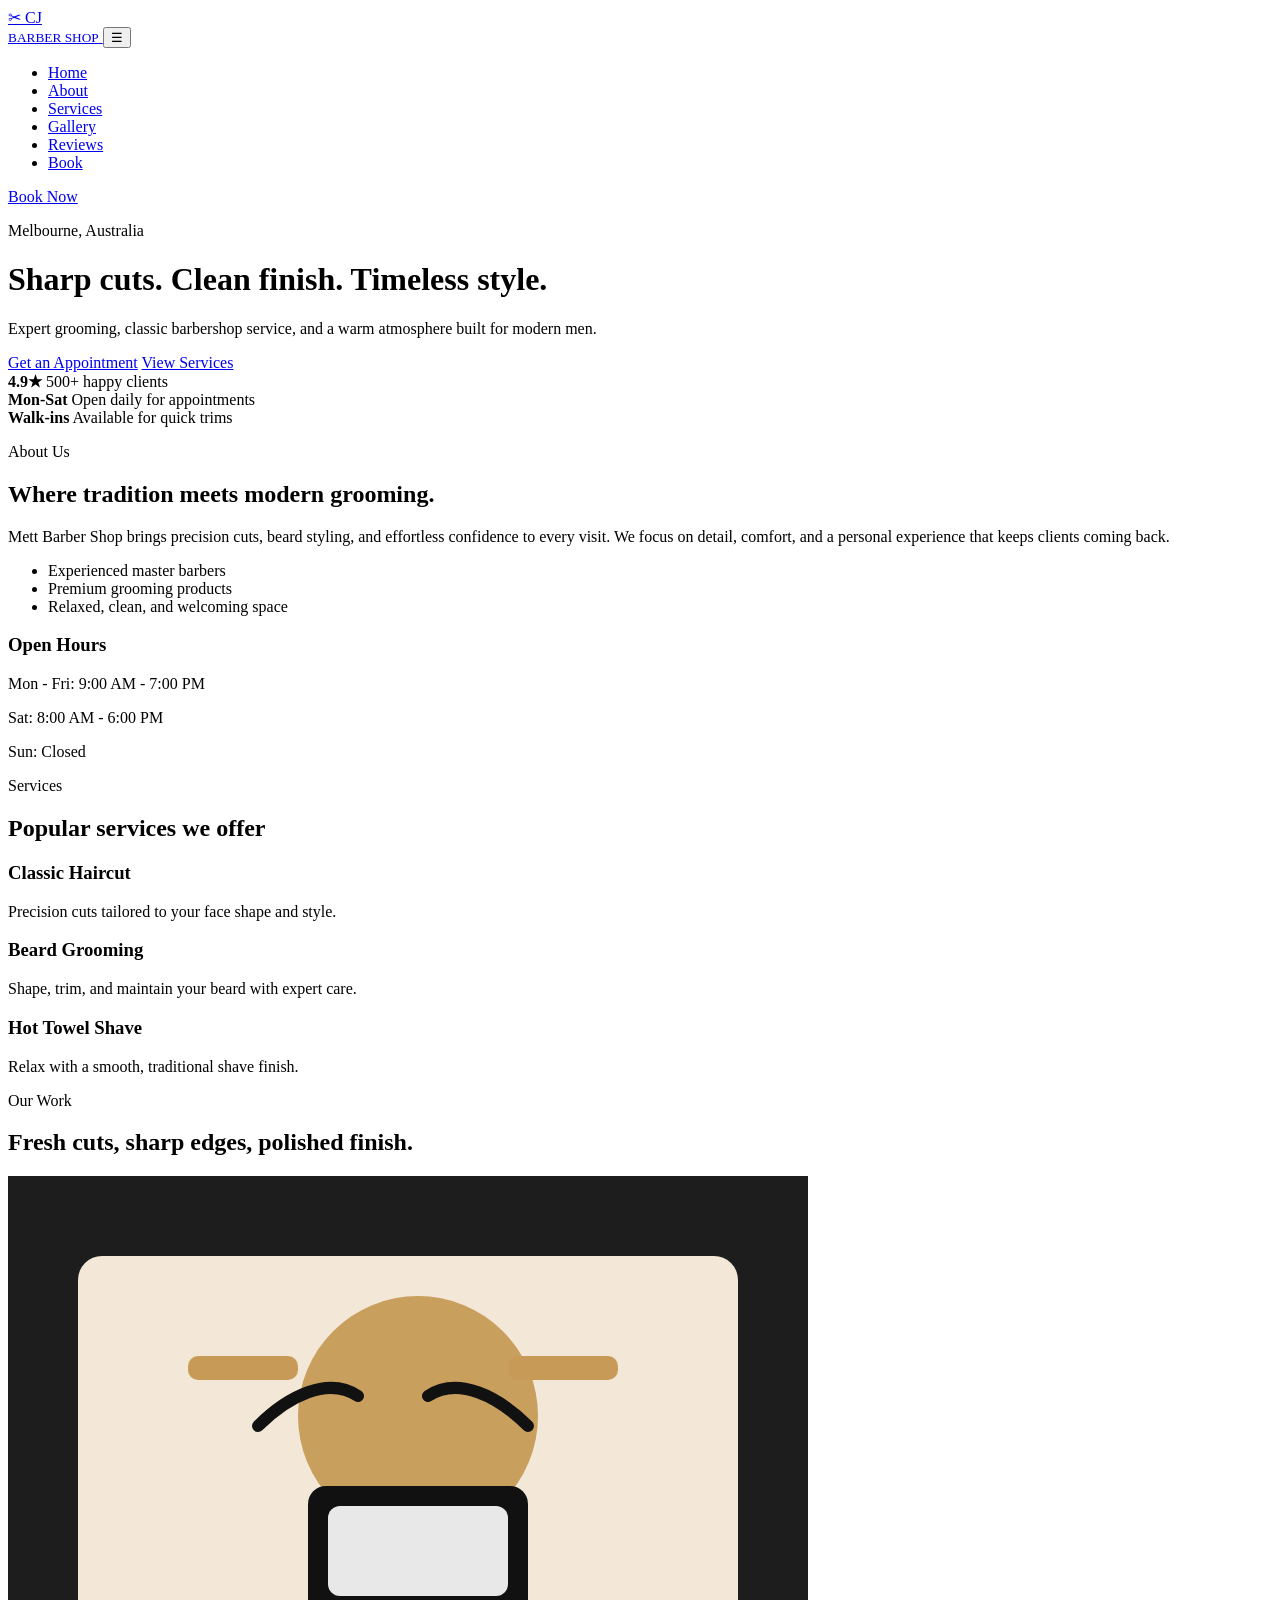
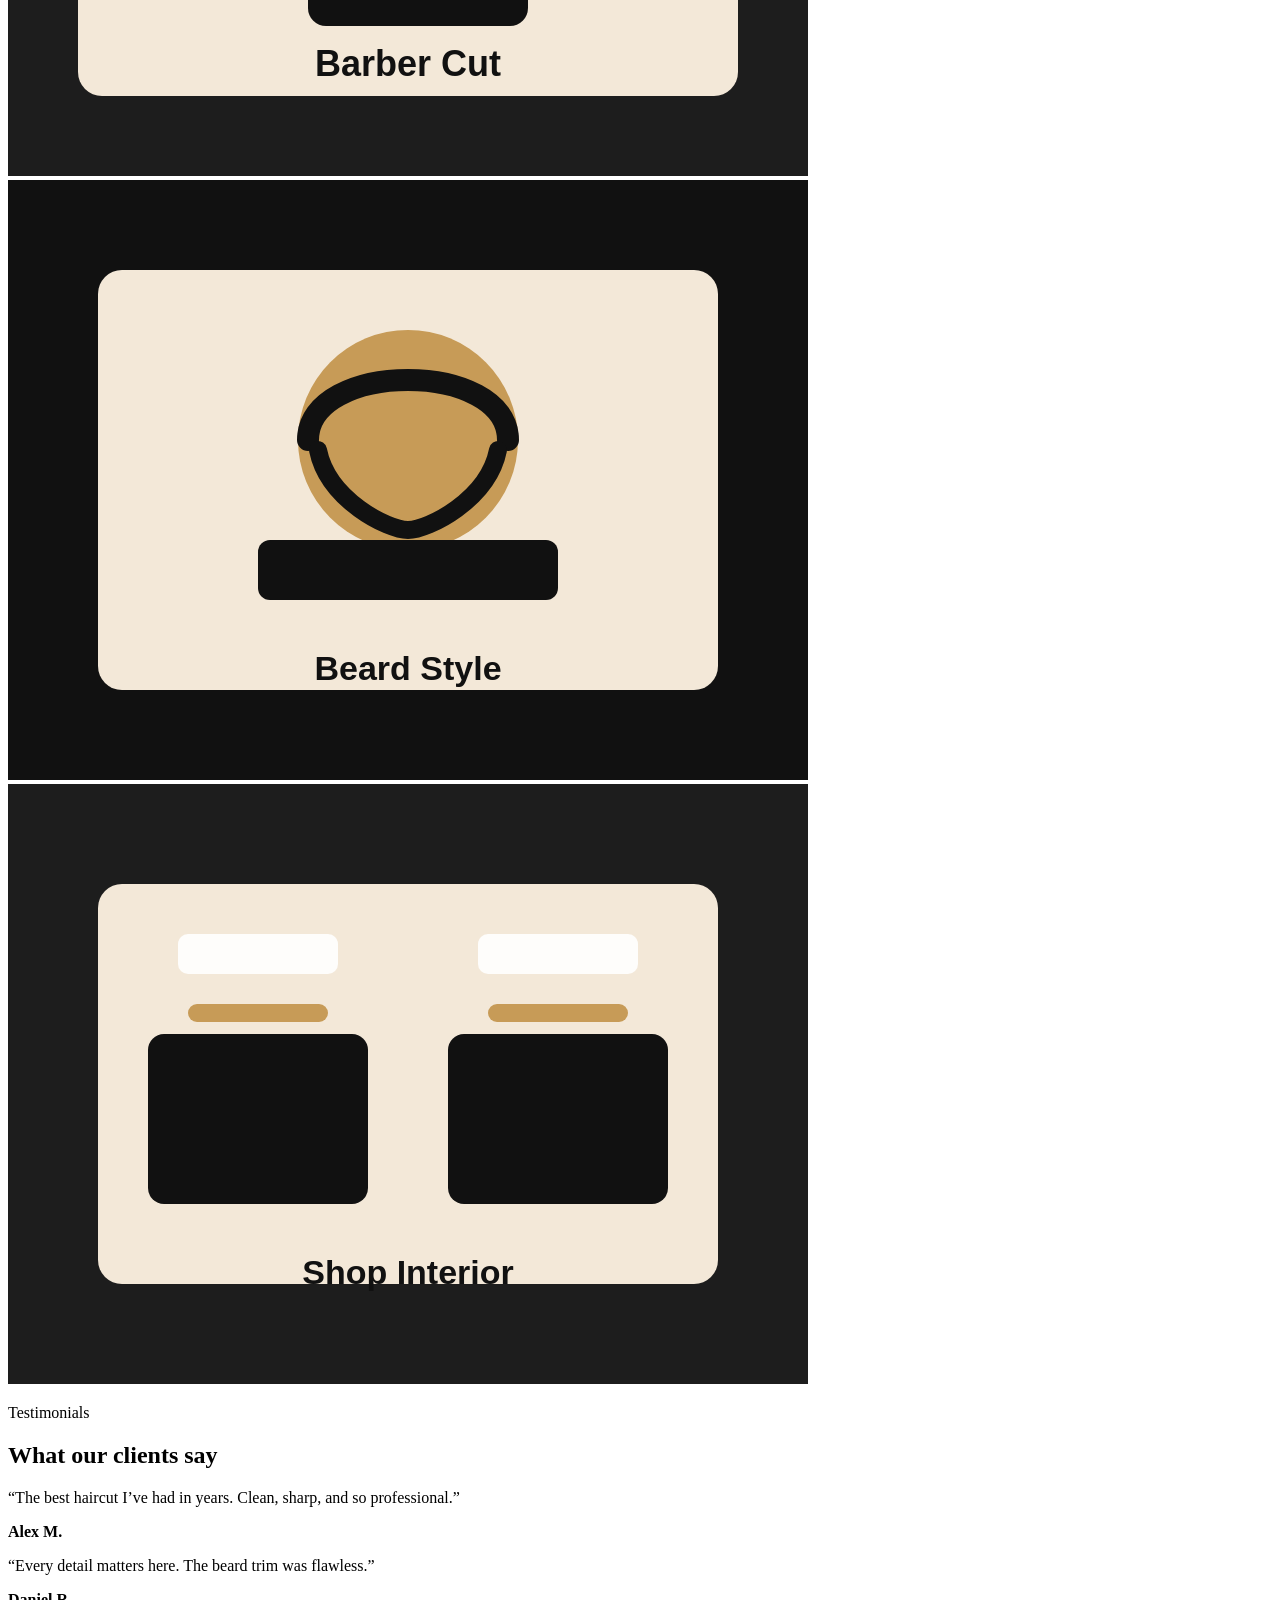
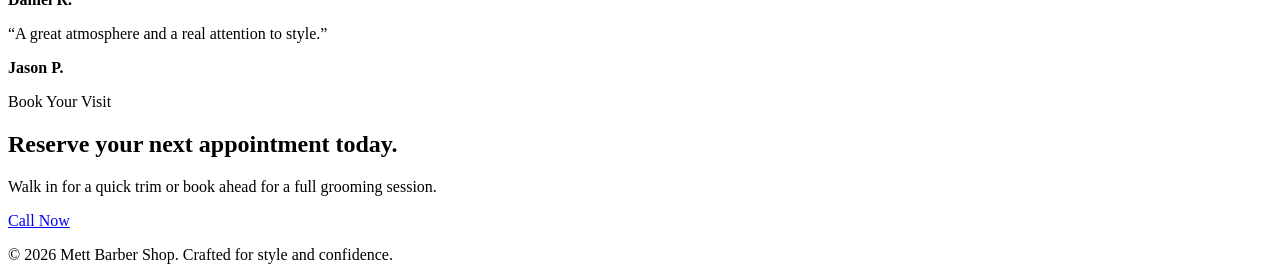
==== index.html @ fd9d640a "Initial website upload" ====
<!DOCTYPE html>
<html lang="en">
  <head>
    <meta charset="UTF-8" />
    <meta name="viewport" content="width=device-width, initial-scale=1.0" />
    <title>Mett Barber Shop</title>
    <link rel="preconnect" href="https://fonts.googleapis.com" />
    <link rel="preconnect" href="https://fonts.gstatic.com" crossorigin />
    <link
      href="https://fonts.googleapis.com/css2?family=Poppins:wght@400;500;600;700&display=swap"
      rel="stylesheet"
    />
    <link rel="stylesheet" href="home1.css" />
  </head>
  <body>
    <header class="hero" id="home">
      <nav class="navbar">
        <a href="#home" class="logo">
          <span class="logo-icon">✂</span>
          <span class="logo-text">CJ<br /><small>BARBER SHOP</small></span>
        </a>

        <button class="menu-toggle" aria-label="Open menu">☰</button>

        <ul class="nav-links" id="navLinks">
          <li><a href="#home">Home</a></li>
          <li><a href="#about">About</a></li>
          <li><a href="#services">Services</a></li>
          <li><a href="#gallery">Gallery</a></li>
          <li><a href="#testimonials">Reviews</a></li>
          <li><a href="#book">Book</a></li>
        </ul>

        <a href="#book" class="btn btn-primary nav-cta">Book Now</a>
      </nav>

      <div class="hero-content">
        <p class="hero-location">Melbourne, Australia</p>
        <h1>Sharp cuts. Clean finish. Timeless style.</h1>
        <p class="hero-subtext">
          Expert grooming, classic barbershop service, and a warm atmosphere
          built for modern men.
        </p>
        <div class="hero-actions">
          <a href="#book" class="btn btn-primary">Get an Appointment</a>
          <a href="#services" class="btn btn-secondary">View Services</a>
        </div>
        <div class="hero-badges">
          <div class="badge">
            <strong>4.9★</strong>
            <span>500+ happy clients</span>
          </div>
          <div class="badge">
            <strong>Mon-Sat</strong>
            <span>Open daily for appointments</span>
          </div>
          <div class="badge">
            <strong>Walk-ins</strong>
            <span>Available for quick trims</span>
          </div>
        </div>
      </div>
    </header>

    <main>
      <section class="section about reveal" id="about">
        <div class="section-content about-grid">
          <div class="about-text">
            <p class="section-label">About Us</p>
            <h2>Where tradition meets modern grooming.</h2>
            <p>
              Mett Barber Shop brings precision cuts, beard styling, and
              effortless confidence to every visit. We focus on detail, comfort,
              and a personal experience that keeps clients coming back.
            </p>
            <ul class="check-list">
              <li>Experienced master barbers</li>
              <li>Premium grooming products</li>
              <li>Relaxed, clean, and welcoming space</li>
            </ul>
          </div>
          <div class="about-card">
            <h3>Open Hours</h3>
            <p>Mon - Fri: 9:00 AM - 7:00 PM</p>
            <p>Sat: 8:00 AM - 6:00 PM</p>
            <p>Sun: Closed</p>
          </div>
        </div>
      </section>

      <section class="section services reveal" id="services">
        <div class="section-content">
          <p class="section-label">Services</p>
          <h2>Popular services we offer</h2>
          <div class="service-grid">
            <article class="service-card">
              <h3>Classic Haircut</h3>
              <p>Precision cuts tailored to your face shape and style.</p>
            </article>
            <article class="service-card">
              <h3>Beard Grooming</h3>
              <p>Shape, trim, and maintain your beard with expert care.</p>
            </article>
            <article class="service-card">
              <h3>Hot Towel Shave</h3>
              <p>Relax with a smooth, traditional shave finish.</p>
            </article>
          </div>
        </div>
      </section>

      <section class="section gallery reveal" id="gallery">
        <div class="section-content">
          <p class="section-label">Our Work</p>
          <h2>Fresh cuts, sharp edges, polished finish.</h2>
          <div class="gallery-grid">
            <div class="gallery-card">
              <img src="images/barber-cut.svg" alt="Barber styling hair" />
            </div>
            <div class="gallery-card">
              <img src="images/beard-style.svg" alt="Beard grooming" />
            </div>
            <div class="gallery-card">
              <img src="images/shop-interior.svg" alt="Barbershop interior" />
            </div>
          </div>
        </div>
      </section>

      <section class="section testimonials reveal" id="testimonials">
        <div class="section-content">
          <p class="section-label">Testimonials</p>
          <h2>What our clients say</h2>
          <div class="testimonial-grid">
            <article class="testimonial-card">
              <p>“The best haircut I’ve had in years. Clean, sharp, and so professional.”</p>
              <strong>Alex M.</strong>
            </article>
            <article class="testimonial-card">
              <p>“Every detail matters here. The beard trim was flawless.”</p>
              <strong>Daniel R.</strong>
            </article>
            <article class="testimonial-card">
              <p>“A great atmosphere and a real attention to style.”</p>
              <strong>Jason P.</strong>
            </article>
          </div>
        </div>
      </section>

      <section class="section booking reveal" id="book">
        <div class="section-content booking-box">
          <div>
            <p class="section-label">Book Your Visit</p>
            <h2>Reserve your next appointment today.</h2>
            <p>
              Walk in for a quick trim or book ahead for a full grooming session.
            </p>
          </div>
          <a href="tel:+61398765432" class="btn btn-primary">Call Now</a>
        </div>
      </section>
    </main>

    <footer class="footer">
      <p>© 2026 Mett Barber Shop. Crafted for style and confidence.</p>
    </footer>

    <script>
      const navbar = document.querySelector('.navbar');
      const menuToggle = document.querySelector('.menu-toggle');
      const navLinks = document.querySelector('.nav-links');

      window.addEventListener('scroll', () => {
        navbar.classList.toggle('sticky', window.scrollY > 20);
      });

      menuToggle.addEventListener('click', () => {
        navLinks.classList.toggle('show');
      });

      const revealItems = document.querySelectorAll('.reveal');
      const observer = new IntersectionObserver((entries) => {
        entries.forEach((entry) => {
          if (entry.isIntersecting) {
            entry.target.classList.add('visible');
          }
        });
      }, { threshold: 0.15 });

      revealItems.forEach((item) => observer.observe(item));
    </script>
  </body>
</html>
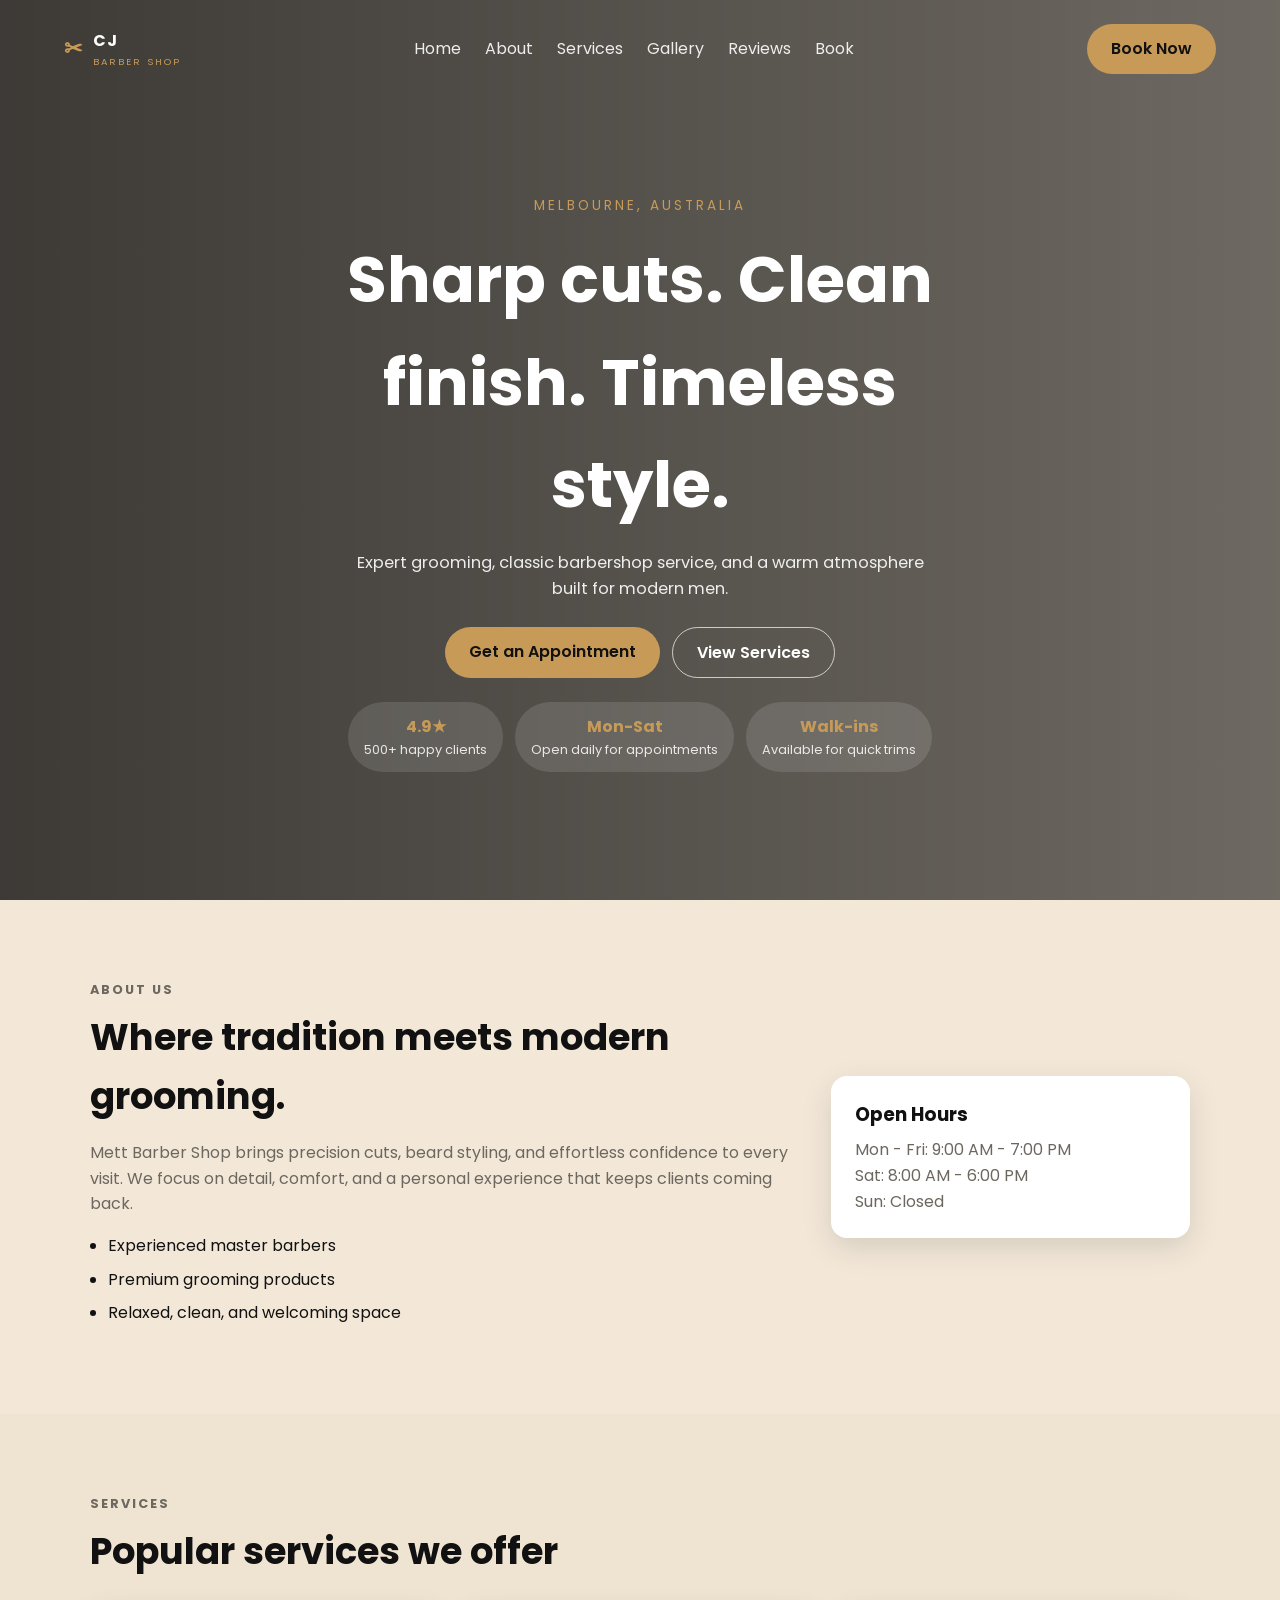
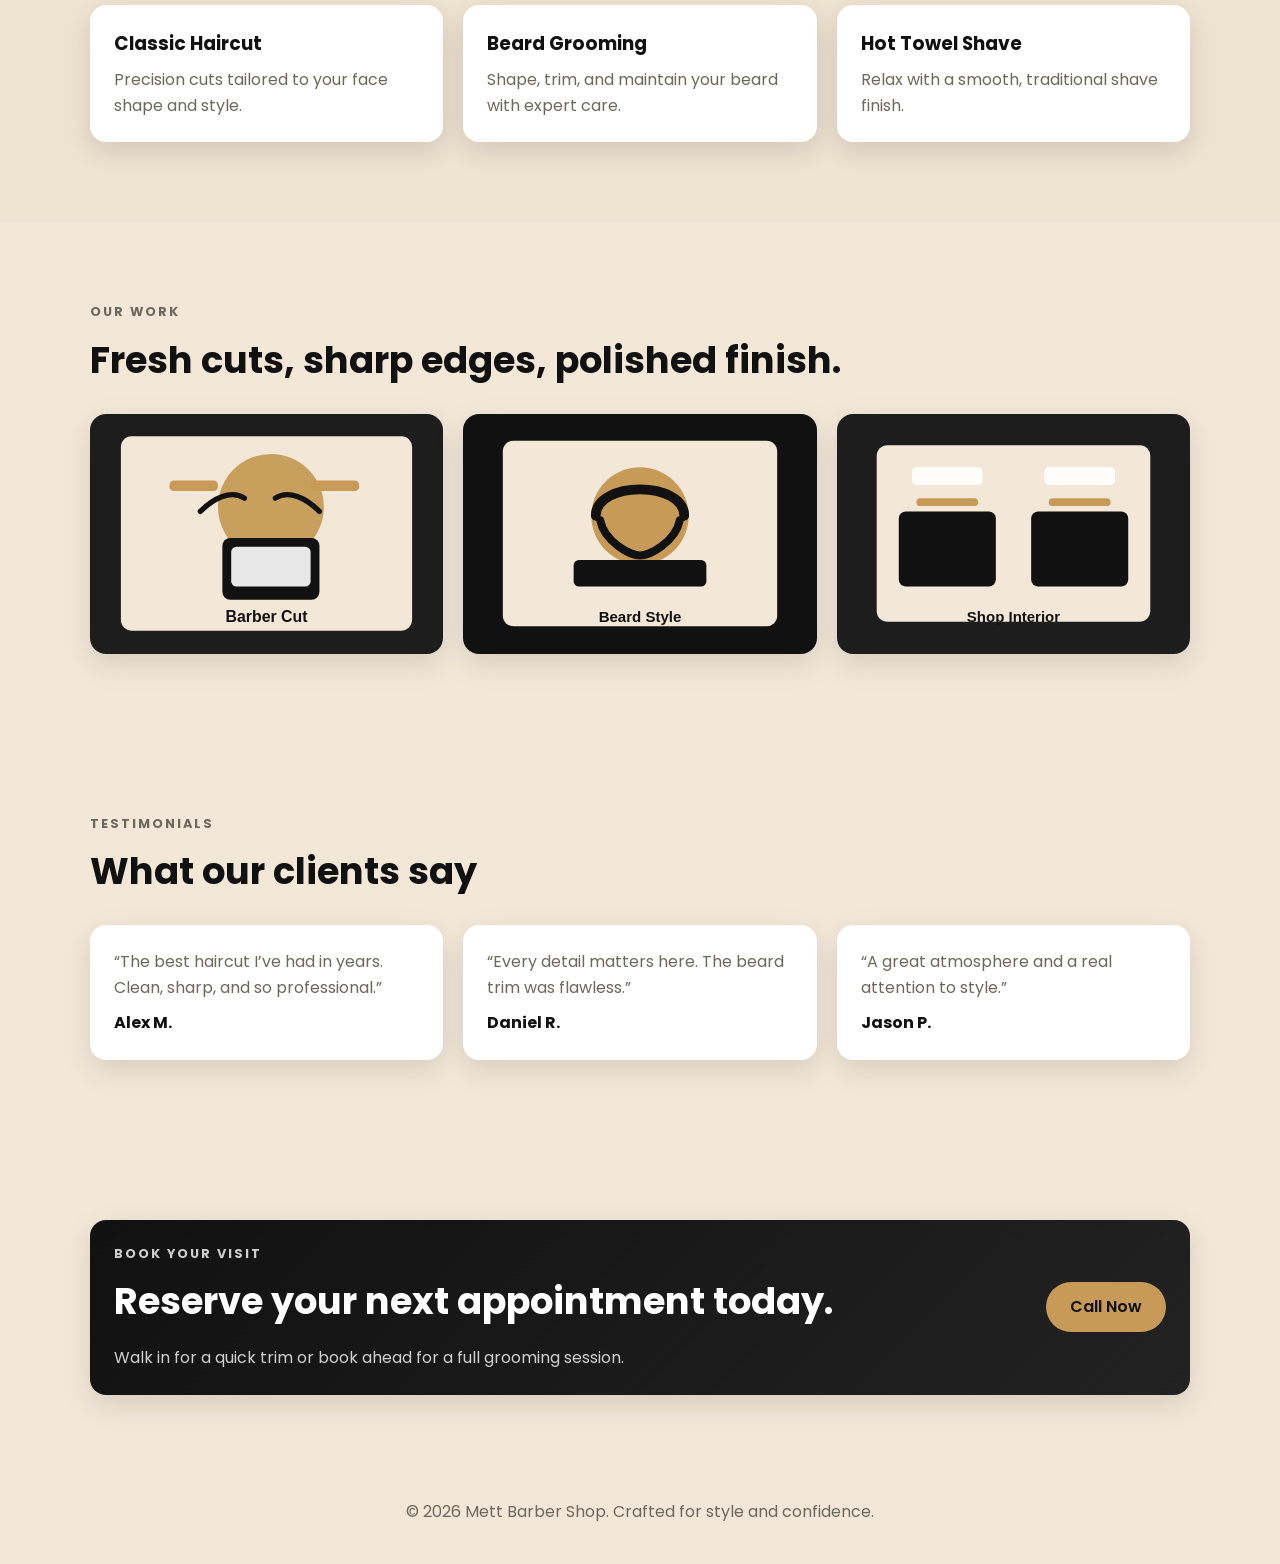
==== commit fdaef214: "Fix stylesheet path for deployment" ====
--- a/index.html
+++ b/index.html
@@ -10,7 +10,7 @@
       href="https://fonts.googleapis.com/css2?family=Poppins:wght@400;500;600;700&display=swap"
       rel="stylesheet"
     />
-    <link rel="stylesheet" href="home1.css" />
+    <link rel="stylesheet" href="style1.css" />
   </head>
   <body>
     <header class="hero" id="home">
--- a/style1.css
+++ b/style1.css
@@ -0,0 +1,400 @@
+* {
+  margin: 0;
+  padding: 0;
+  box-sizing: border-box;
+}
+
+:root {
+  --color-dark: #111111;
+  --color-cream: #f3e8d8;
+  --color-gold: #c79b57;
+  --color-white: #ffffff;
+  --color-muted: #6c675f;
+  --shadow: 0 10px 30px rgba(0, 0, 0, 0.12);
+}
+
+html {
+  scroll-behavior: smooth;
+}
+
+body {
+  font-family: 'Poppins', sans-serif;
+  line-height: 1.6;
+  color: var(--color-dark);
+  background: var(--color-cream);
+}
+
+img {
+  max-width: 100%;
+  display: block;
+}
+
+.btn {
+  display: inline-block;
+  padding: 12px 24px;
+  border-radius: 999px;
+  text-decoration: none;
+  font-weight: 600;
+  transition: transform 0.2s ease, box-shadow 0.2s ease, background 0.2s ease;
+}
+
+.btn:hover {
+  transform: translateY(-2px);
+  box-shadow: var(--shadow);
+}
+
+.btn-primary {
+  background-color: var(--color-gold);
+  color: var(--color-dark);
+}
+
+.btn-secondary {
+  background: transparent;
+  color: var(--color-white);
+  border: 1px solid rgba(255, 255, 255, 0.7);
+}
+
+.hero {
+  min-height: 100vh;
+  background:
+    linear-gradient(90deg, rgba(0, 0, 0, 0.75) 0%, rgba(0, 0, 0, 0.55) 100%),
+    url('https://images.unsplash.com/photo-1517836357463-d25dfeac3438?auto=format&fit=crop&w=1600&q=80')
+      center/cover no-repeat;
+  color: var(--color-white);
+  display: flex;
+  flex-direction: column;
+}
+
+.navbar {
+  display: flex;
+  align-items: center;
+  justify-content: space-between;
+  flex-wrap: wrap;
+  gap: 16px;
+  padding: 24px 5%;
+  position: sticky;
+  top: 0;
+  z-index: 10;
+  transition: background 0.3s ease, backdrop-filter 0.3s ease;
+}
+
+.navbar.sticky {
+  background: rgba(17, 17, 17, 0.8);
+  backdrop-filter: blur(10px);
+}
+
+.logo {
+  display: flex;
+  align-items: center;
+  gap: 10px;
+  text-decoration: none;
+  color: var(--color-white);
+  font-weight: 700;
+  letter-spacing: 1px;
+}
+
+.logo-icon {
+  font-size: 1.4rem;
+  color: var(--color-gold);
+}
+
+.logo-text small {
+  display: block;
+  font-size: 0.6rem;
+  font-weight: 400;
+  letter-spacing: 2px;
+  color: var(--color-gold);
+}
+
+.menu-toggle {
+  display: none;
+  background: transparent;
+  border: 0;
+  color: var(--color-white);
+  font-size: 1.5rem;
+  cursor: pointer;
+}
+
+.nav-links {
+  display: flex;
+  gap: 24px;
+  list-style: none;
+}
+
+.nav-links a {
+  color: var(--color-white);
+  text-decoration: none;
+  opacity: 0.9;
+  transition: color 0.2s ease;
+}
+
+.nav-links a:hover {
+  color: var(--color-gold);
+}
+
+.hero-content {
+  flex: 1;
+  display: flex;
+  flex-direction: column;
+  justify-content: center;
+  align-items: center;
+  text-align: center;
+  padding: 70px 5% 100px;
+  animation: fadeUp 0.9s ease both;
+}
+
+.hero-location {
+  color: var(--color-gold);
+  letter-spacing: 3px;
+  text-transform: uppercase;
+  font-size: 0.85rem;
+  margin-bottom: 12px;
+}
+
+.hero-content h1 {
+  font-size: clamp(2.3rem, 5vw, 4rem);
+  margin-bottom: 14px;
+  max-width: 700px;
+}
+
+.hero-subtext {
+  max-width: 600px;
+  margin-bottom: 24px;
+  font-size: 1.02rem;
+  color: rgba(255, 255, 255, 0.9);
+}
+
+.hero-actions {
+  display: flex;
+  flex-wrap: wrap;
+  gap: 12px;
+  justify-content: center;
+}
+
+.hero-badges {
+  display: flex;
+  flex-wrap: wrap;
+  gap: 12px;
+  margin-top: 24px;
+  justify-content: center;
+}
+
+.badge {
+  background: rgba(255, 255, 255, 0.12);
+  backdrop-filter: blur(8px);
+  padding: 12px 16px;
+  border-radius: 999px;
+  display: flex;
+  flex-direction: column;
+  min-width: 150px;
+  align-items: center;
+  animation: float 3s ease-in-out infinite;
+}
+
+.badge strong {
+  color: var(--color-gold);
+}
+
+.badge span {
+  font-size: 0.8rem;
+  color: rgba(255, 255, 255, 0.85);
+}
+
+.section {
+  padding: 80px 5%;
+}
+
+.section-content {
+  max-width: 1100px;
+  margin: 0 auto;
+}
+
+.about-grid {
+  display: grid;
+  grid-template-columns: 2fr 1fr;
+  gap: 24px;
+  align-items: center;
+}
+
+.section-label {
+  color: var(--color-gold);
+  font-weight: 700;
+  text-transform: uppercase;
+  letter-spacing: 2px;
+  margin-bottom: 8px;
+  font-size: 0.8rem;
+}
+
+.section h2 {
+  font-size: clamp(1.7rem, 3vw, 2.3rem);
+  margin-bottom: 14px;
+}
+
+.section p {
+  color: var(--color-muted);
+}
+
+.check-list {
+  margin-top: 16px;
+  padding-left: 18px;
+  color: var(--color-dark);
+}
+
+.check-list li {
+  margin-bottom: 8px;
+}
+
+.about-card,
+.service-card,
+.testimonial-card,
+.gallery-card,
+.booking-box {
+  background: var(--color-white);
+  border-radius: 16px;
+  padding: 24px;
+  box-shadow: var(--shadow);
+  transition: transform 0.3s ease, box-shadow 0.3s ease;
+}
+
+.about-card:hover,
+.service-card:hover,
+.testimonial-card:hover,
+.gallery-card:hover {
+  transform: translateY(-4px);
+  box-shadow: 0 14px 34px rgba(0, 0, 0, 0.15);
+}
+
+.about-card h3,
+.service-card h3 {
+  margin-bottom: 8px;
+}
+
+.services {
+  background: #efe3d1;
+}
+
+.service-grid,
+.testimonial-grid {
+  display: grid;
+  grid-template-columns: repeat(3, 1fr);
+  gap: 20px;
+  margin-top: 24px;
+}
+
+.gallery-grid {
+  display: grid;
+  grid-template-columns: repeat(3, 1fr);
+  gap: 20px;
+  margin-top: 24px;
+}
+
+.gallery-card {
+  padding: 0;
+  overflow: hidden;
+}
+
+.gallery-card img {
+  width: 100%;
+  height: 240px;
+  object-fit: cover;
+}
+
+.testimonial-card p {
+  margin-bottom: 10px;
+}
+
+.booking-box {
+  display: flex;
+  align-items: center;
+  justify-content: space-between;
+  gap: 20px;
+  background: linear-gradient(135deg, var(--color-dark), #222);
+  color: var(--color-white);
+}
+
+.booking-box p {
+  color: rgba(255, 255, 255, 0.8);
+}
+
+.footer {
+  text-align: center;
+  padding: 24px 5% 40px;
+  color: var(--color-muted);
+}
+
+.reveal {
+  opacity: 0;
+  transform: translateY(30px);
+  transition: all 0.8s ease;
+}
+
+.reveal.visible {
+  opacity: 1;
+  transform: translateY(0);
+}
+
+@keyframes fadeUp {
+  from {
+    opacity: 0;
+    transform: translateY(20px);
+  }
+  to {
+    opacity: 1;
+    transform: translateY(0);
+  }
+}
+
+@keyframes float {
+  0%,
+  100% {
+    transform: translateY(0);
+  }
+  50% {
+    transform: translateY(-4px);
+  }
+}
+
+@media (max-width: 900px) {
+  .service-grid,
+  .testimonial-grid,
+  .gallery-grid {
+    grid-template-columns: 1fr 1fr;
+  }
+}
+
+@media (max-width: 768px) {
+  .menu-toggle {
+    display: block;
+  }
+
+  .nav-cta {
+    display: none;
+  }
+
+  .nav-links {
+    display: none;
+    width: 100%;
+    flex-direction: column;
+    padding: 12px 0 0;
+  }
+
+  .nav-links.show {
+    display: flex;
+  }
+
+  .about-grid,
+  .service-grid,
+  .testimonial-grid,
+  .gallery-grid,
+  .booking-box {
+    grid-template-columns: 1fr;
+    display: block;
+  }
+
+  .service-grid > * + *,
+  .testimonial-grid > * + *,
+  .gallery-grid > * + *,
+  .booking-box > * + * {
+    margin-top: 16px;
+  }
+}
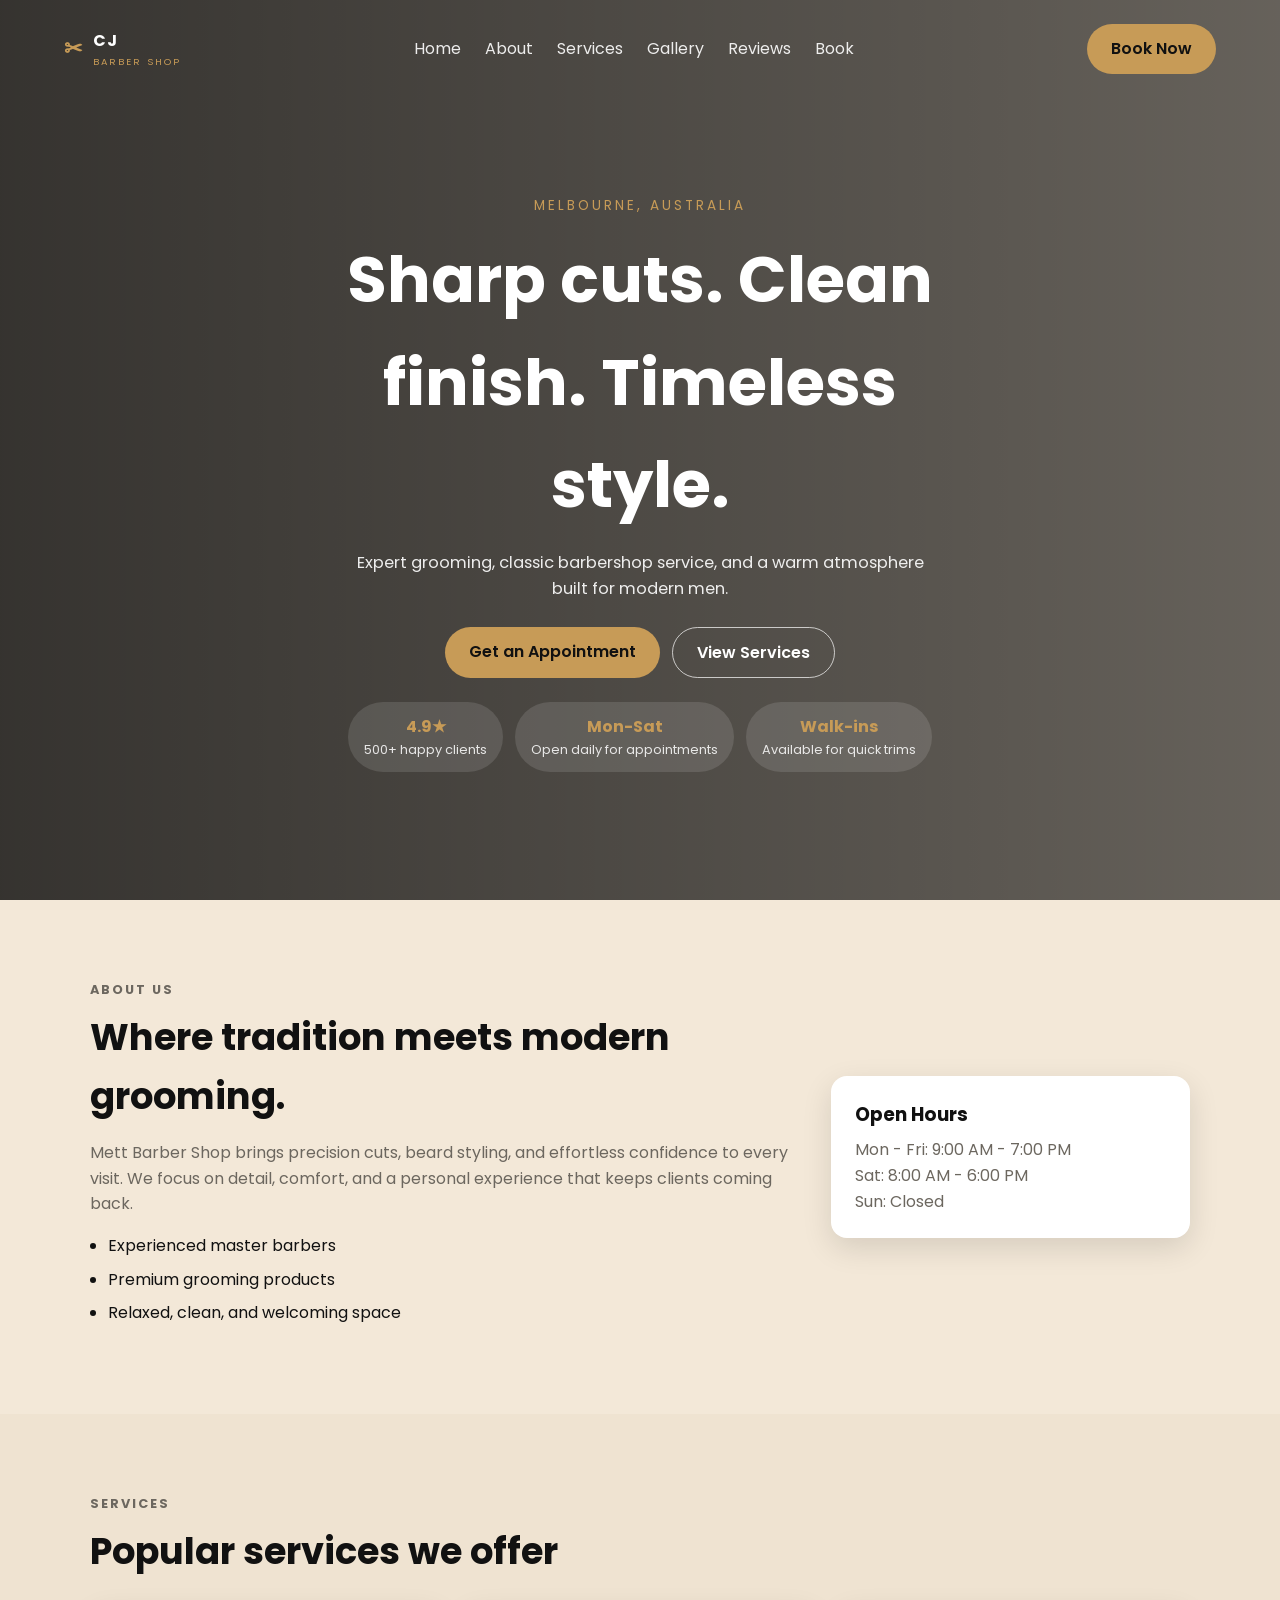
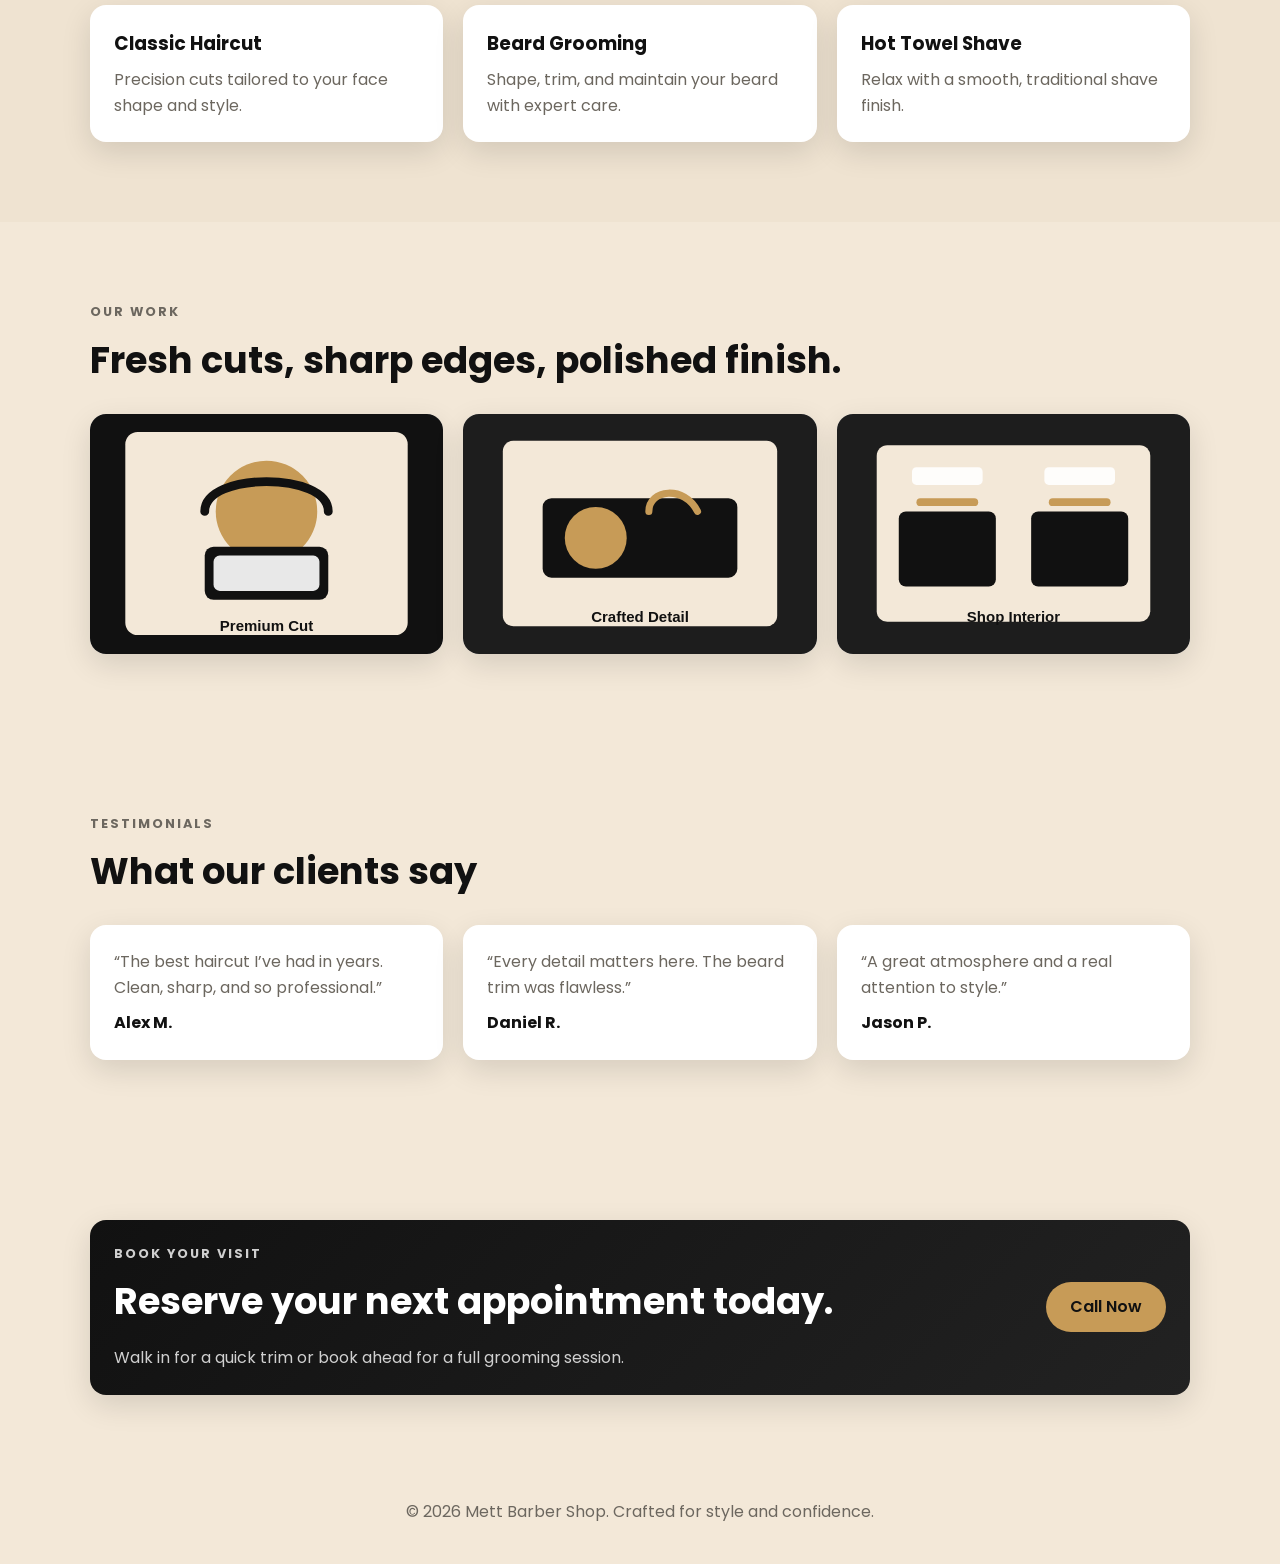
==== commit 768cb7d4: "Refresh site visuals" ====
--- a/index.html
+++ b/index.html
@@ -115,10 +115,10 @@
           <h2>Fresh cuts, sharp edges, polished finish.</h2>
           <div class="gallery-grid">
             <div class="gallery-card">
-              <img src="images/barber-cut.svg" alt="Barber styling hair" />
+              <img src="images/barber-portrait.svg" alt="Barber styling hair" />
             </div>
             <div class="gallery-card">
-              <img src="images/beard-style.svg" alt="Beard grooming" />
+              <img src="images/barber-work.svg" alt="Beard grooming" />
             </div>
             <div class="gallery-card">
               <img src="images/shop-interior.svg" alt="Barbershop interior" />
--- a/style1.css
+++ b/style1.css
@@ -57,9 +57,8 @@
 .hero {
   min-height: 100vh;
   background:
-    linear-gradient(90deg, rgba(0, 0, 0, 0.75) 0%, rgba(0, 0, 0, 0.55) 100%),
-    url('https://images.unsplash.com/photo-1517836357463-d25dfeac3438?auto=format&fit=crop&w=1600&q=80')
-      center/cover no-repeat;
+    linear-gradient(90deg, rgba(0, 0, 0, 0.78) 0%, rgba(0, 0, 0, 0.58) 100%),
+    url('images/hero-barber.jpg') center/cover no-repeat;
   color: var(--color-white);
   display: flex;
   flex-direction: column;
@@ -297,6 +296,7 @@
   width: 100%;
   height: 240px;
   object-fit: cover;
+  border-radius: 12px;
 }
 
 .testimonial-card p {
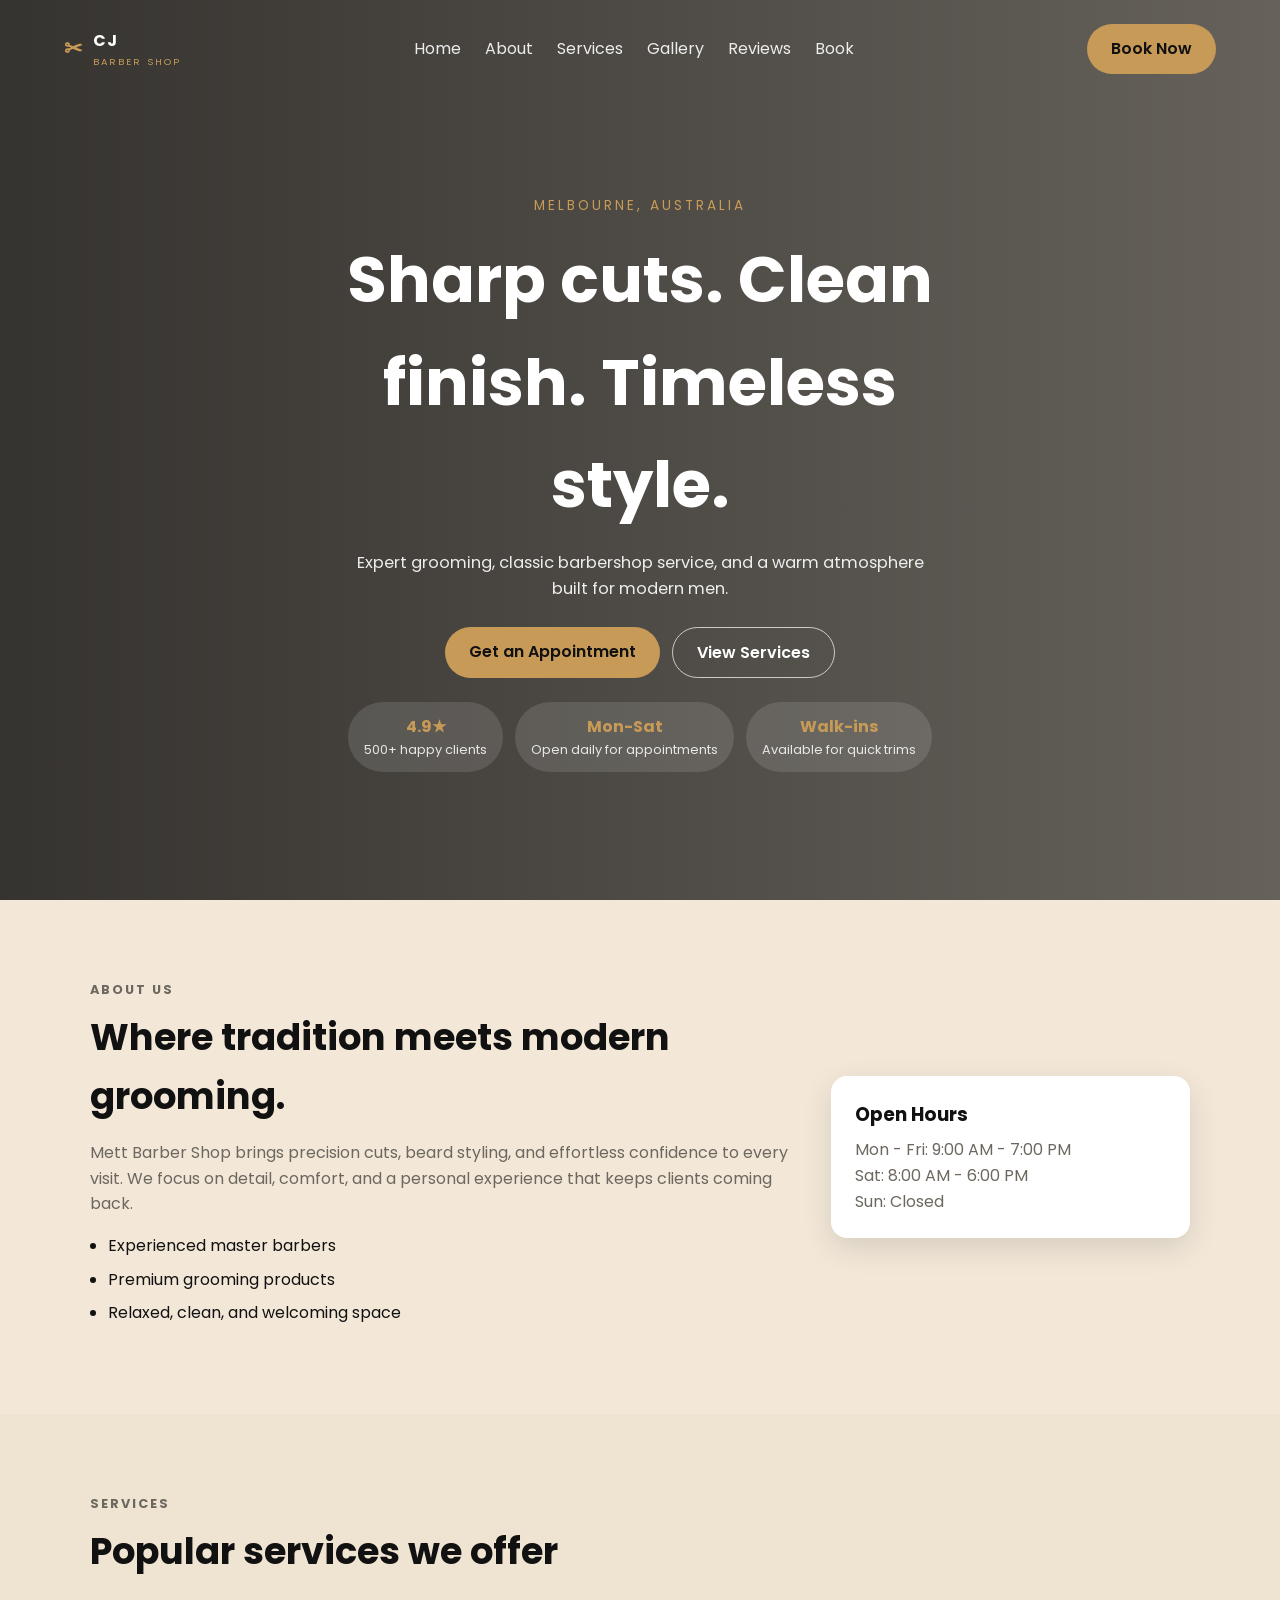
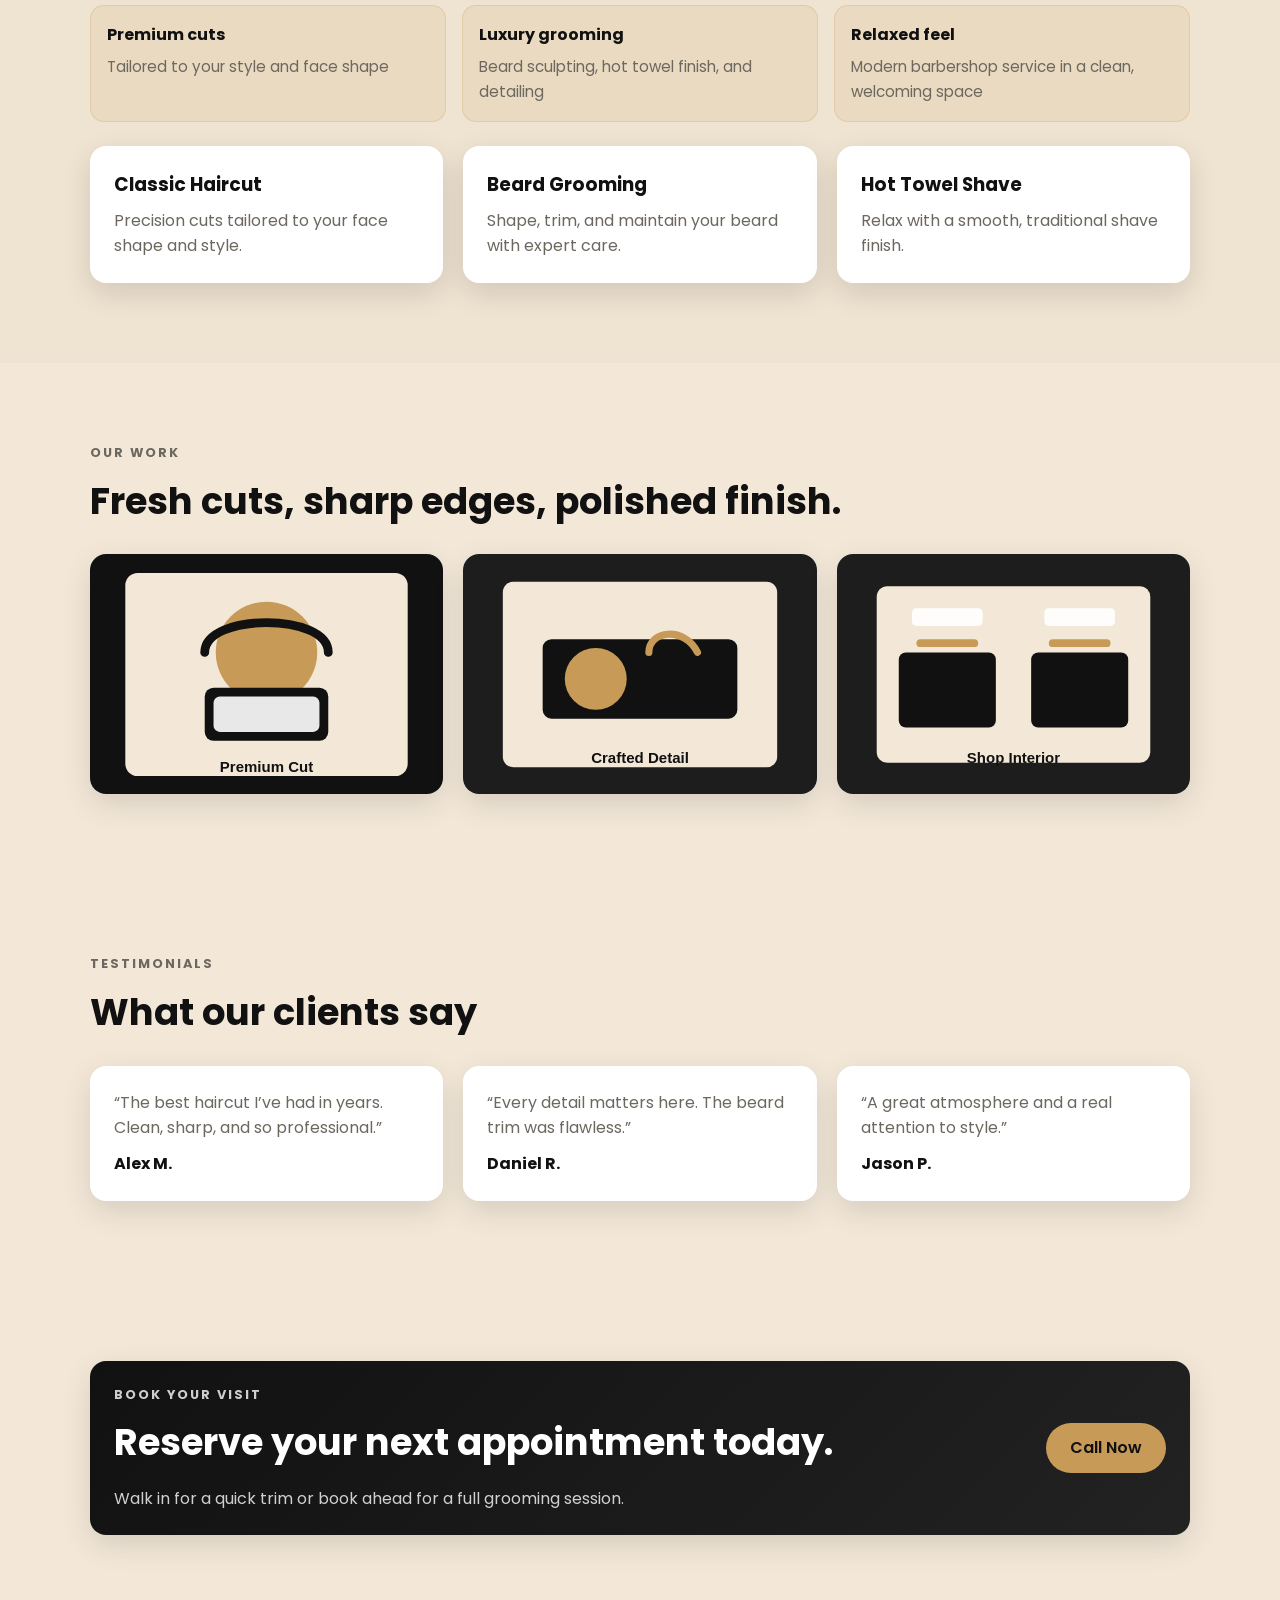
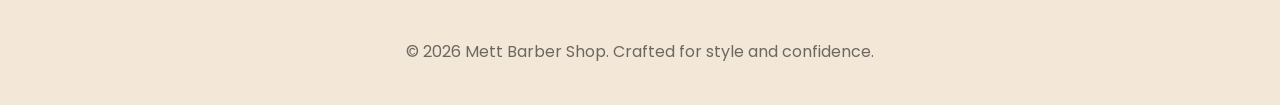
==== commit 5db968ec: "Add premium highlights" ====
--- a/index.html
+++ b/index.html
@@ -92,6 +92,20 @@
         <div class="section-content">
           <p class="section-label">Services</p>
           <h2>Popular services we offer</h2>
+          <div class="service-highlights">
+            <div class="highlight-card">
+              <strong>Premium cuts</strong>
+              <span>Tailored to your style and face shape</span>
+            </div>
+            <div class="highlight-card">
+              <strong>Luxury grooming</strong>
+              <span>Beard sculpting, hot towel finish, and detailing</span>
+            </div>
+            <div class="highlight-card">
+              <strong>Relaxed feel</strong>
+              <span>Modern barbershop service in a clean, welcoming space</span>
+            </div>
+          </div>
           <div class="service-grid">
             <article class="service-card">
               <h3>Classic Haircut</h3>
--- a/style1.css
+++ b/style1.css
@@ -272,6 +272,31 @@
   background: #efe3d1;
 }
 
+.service-highlights {
+  display: grid;
+  grid-template-columns: repeat(3, 1fr);
+  gap: 16px;
+  margin: 24px 0;
+}
+
+.highlight-card {
+  background: rgba(199, 155, 87, 0.12);
+  border: 1px solid rgba(199, 155, 87, 0.25);
+  border-radius: 14px;
+  padding: 16px;
+}
+
+.highlight-card strong {
+  display: block;
+  margin-bottom: 6px;
+  color: var(--color-dark);
+}
+
+.highlight-card span {
+  color: var(--color-muted);
+  font-size: 0.95rem;
+}
+
 .service-grid,
 .testimonial-grid {
   display: grid;
@@ -355,6 +380,7 @@
 }
 
 @media (max-width: 900px) {
+  .service-highlights,
   .service-grid,
   .testimonial-grid,
   .gallery-grid {
@@ -383,6 +409,7 @@
   }
 
   .about-grid,
+  .service-highlights,
   .service-grid,
   .testimonial-grid,
   .gallery-grid,
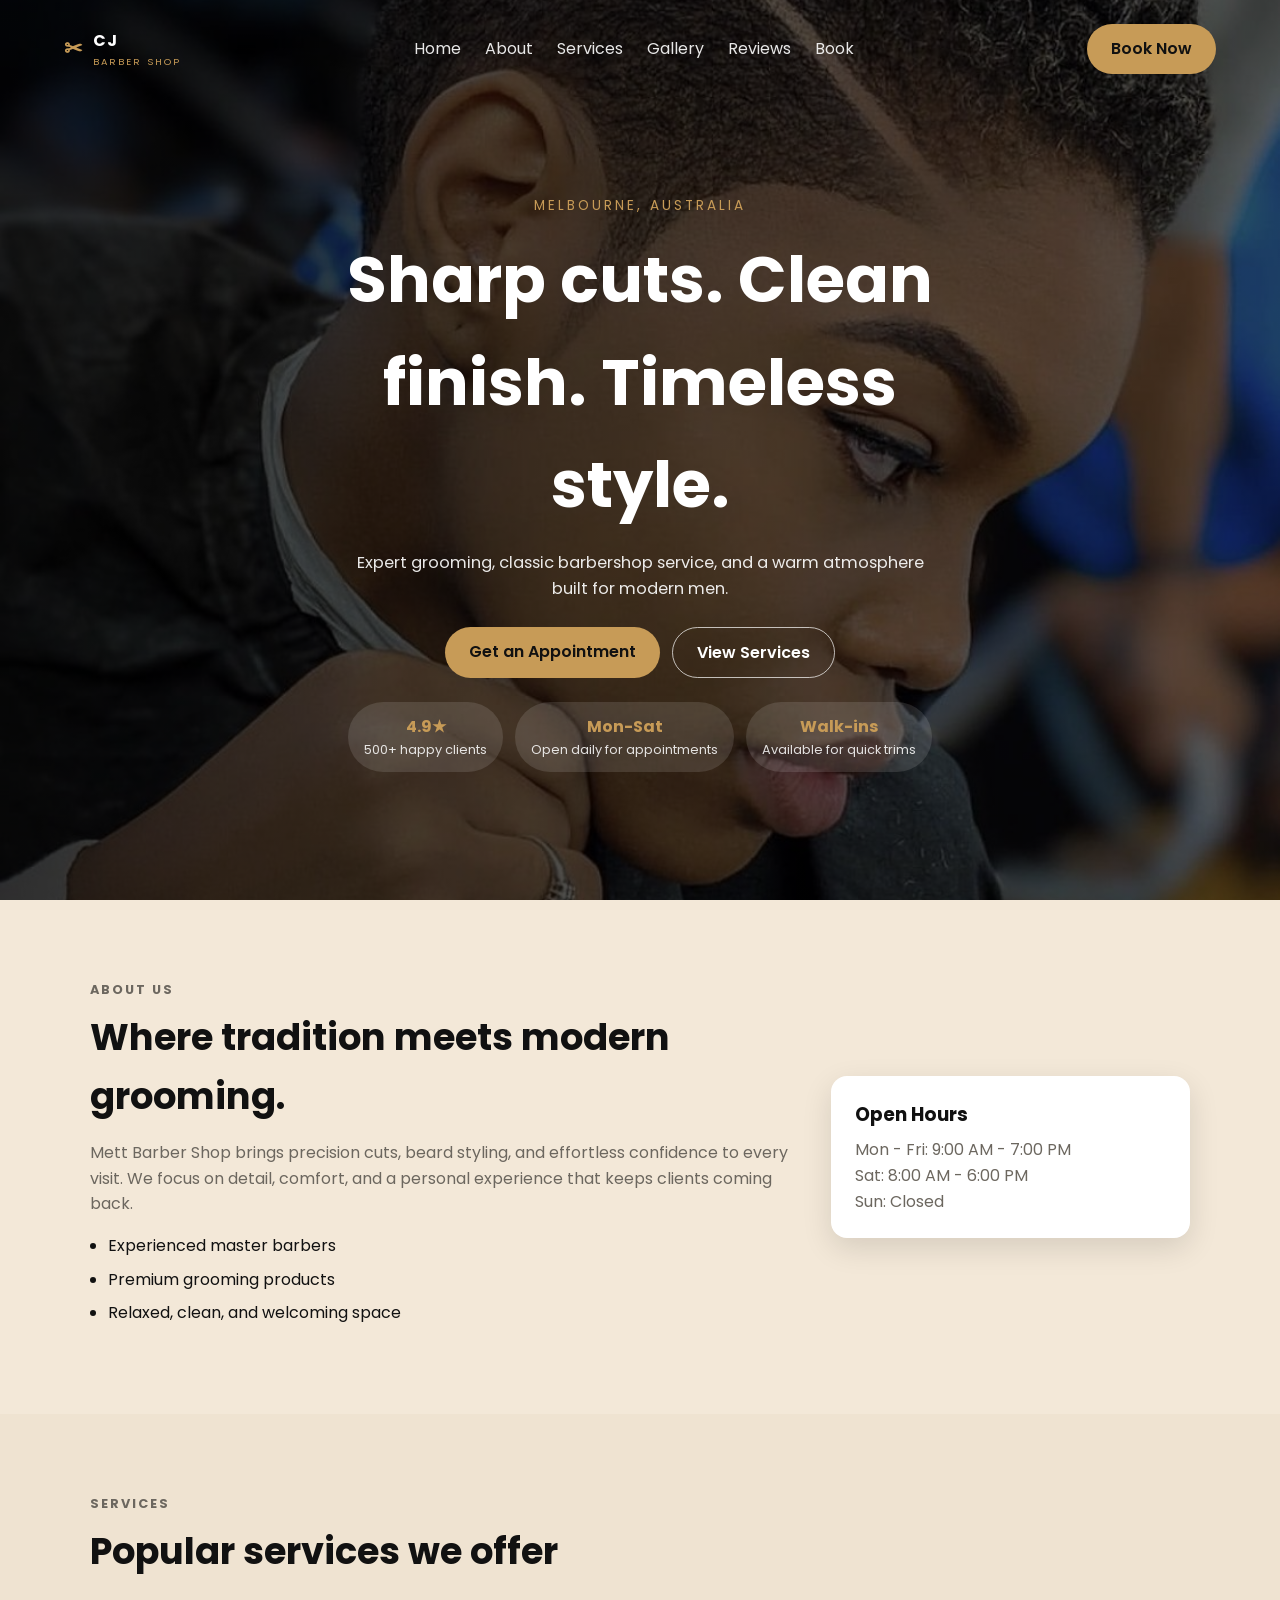
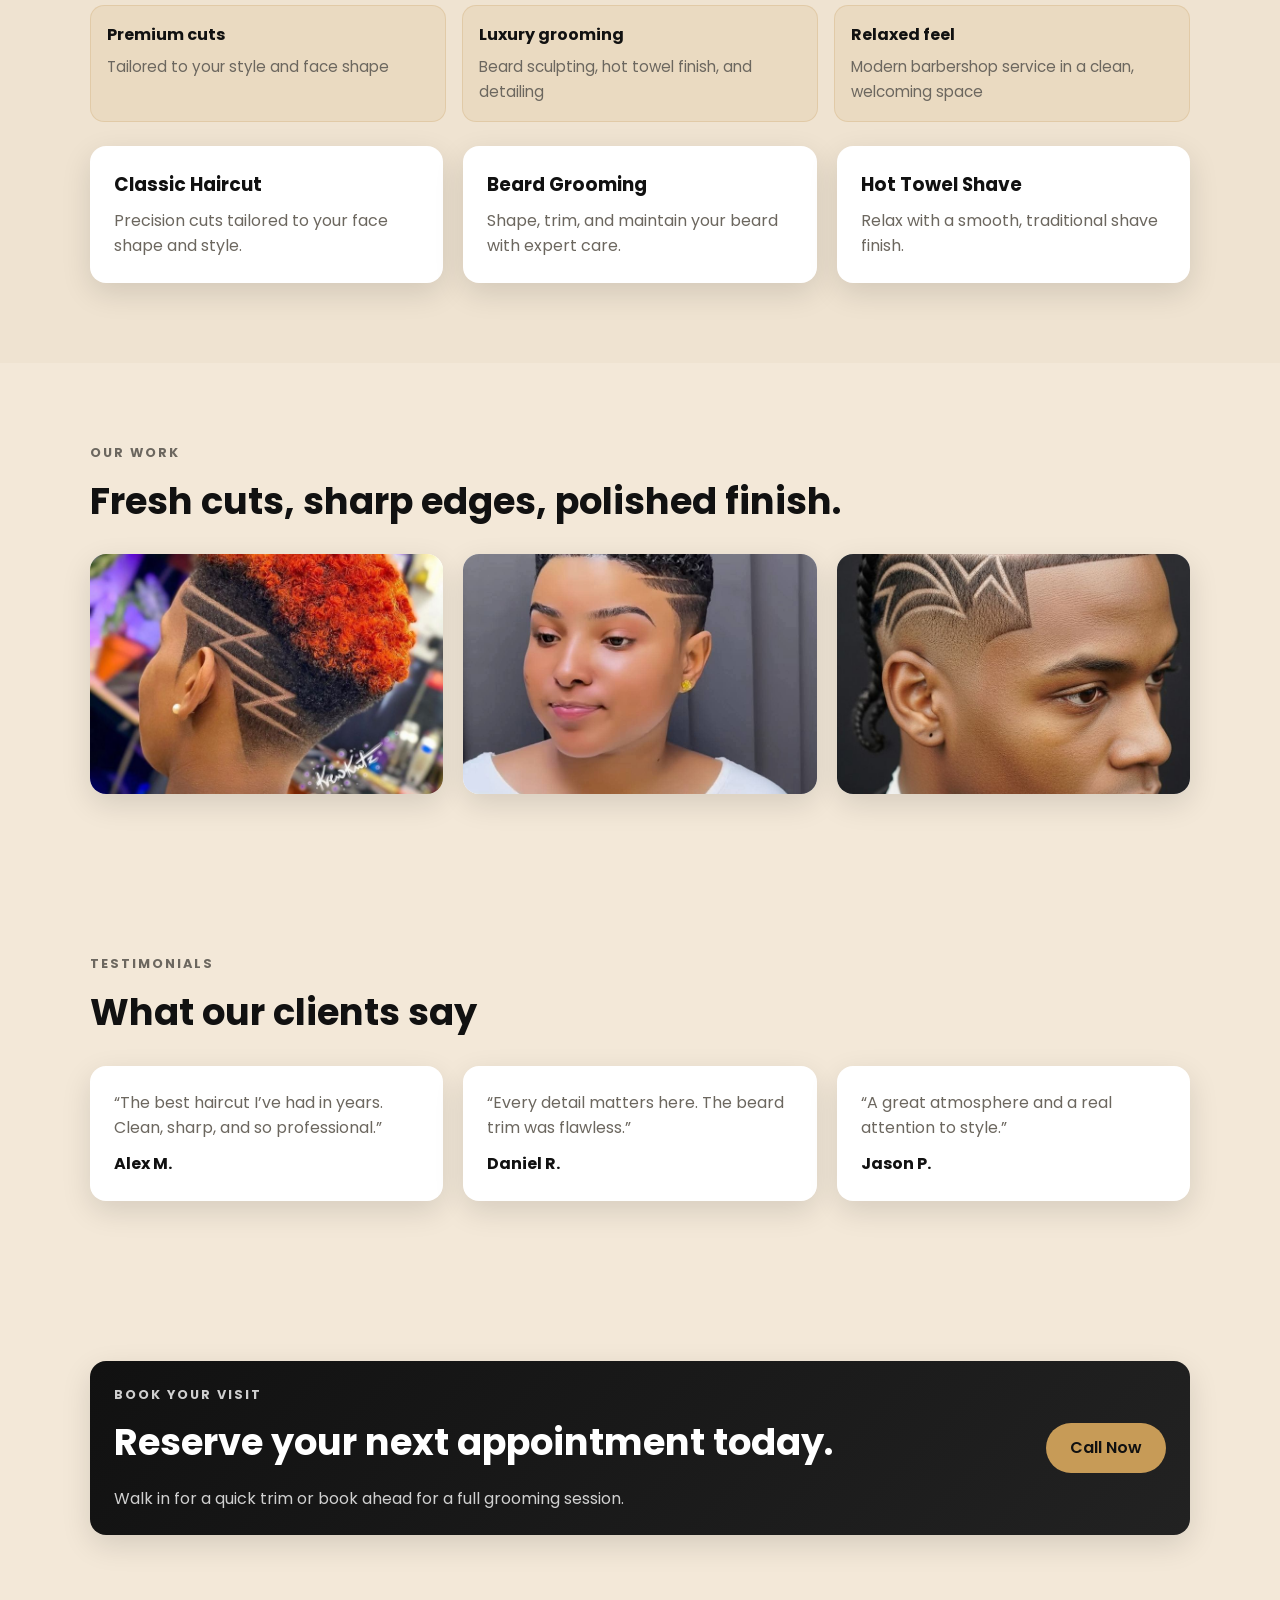
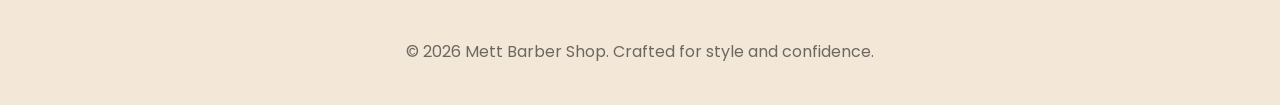
==== commit cc6f5d62: "Switch to real-style local photos" ====
--- a/index.html
+++ b/index.html
@@ -129,13 +129,13 @@
           <h2>Fresh cuts, sharp edges, polished finish.</h2>
           <div class="gallery-grid">
             <div class="gallery-card">
-              <img src="images/barber-portrait.svg" alt="Barber styling hair" />
+              <img src="images/ff79bb32c59d50de22c93b0b828fcc05.jpg" alt="Barber styling hair" />
             </div>
             <div class="gallery-card">
-              <img src="images/barber-work.svg" alt="Beard grooming" />
+              <img src="images/fd6978e289c44a647ee0a42df086f023.jpg" alt="Beard grooming" />
             </div>
             <div class="gallery-card">
-              <img src="images/shop-interior.svg" alt="Barbershop interior" />
+              <img src="images/783d4a0ed0d8e8dceee8640dbe9095ae.jpg" alt="Barbershop interior" />
             </div>
           </div>
         </div>
--- a/style1.css
+++ b/style1.css
@@ -58,7 +58,7 @@
   min-height: 100vh;
   background:
     linear-gradient(90deg, rgba(0, 0, 0, 0.78) 0%, rgba(0, 0, 0, 0.58) 100%),
-    url('images/hero-barber.jpg') center/cover no-repeat;
+    url('images/30014f9313d93365d6f3596508e07ada.jpg') center/cover no-repeat;
   color: var(--color-white);
   display: flex;
   flex-direction: column;
